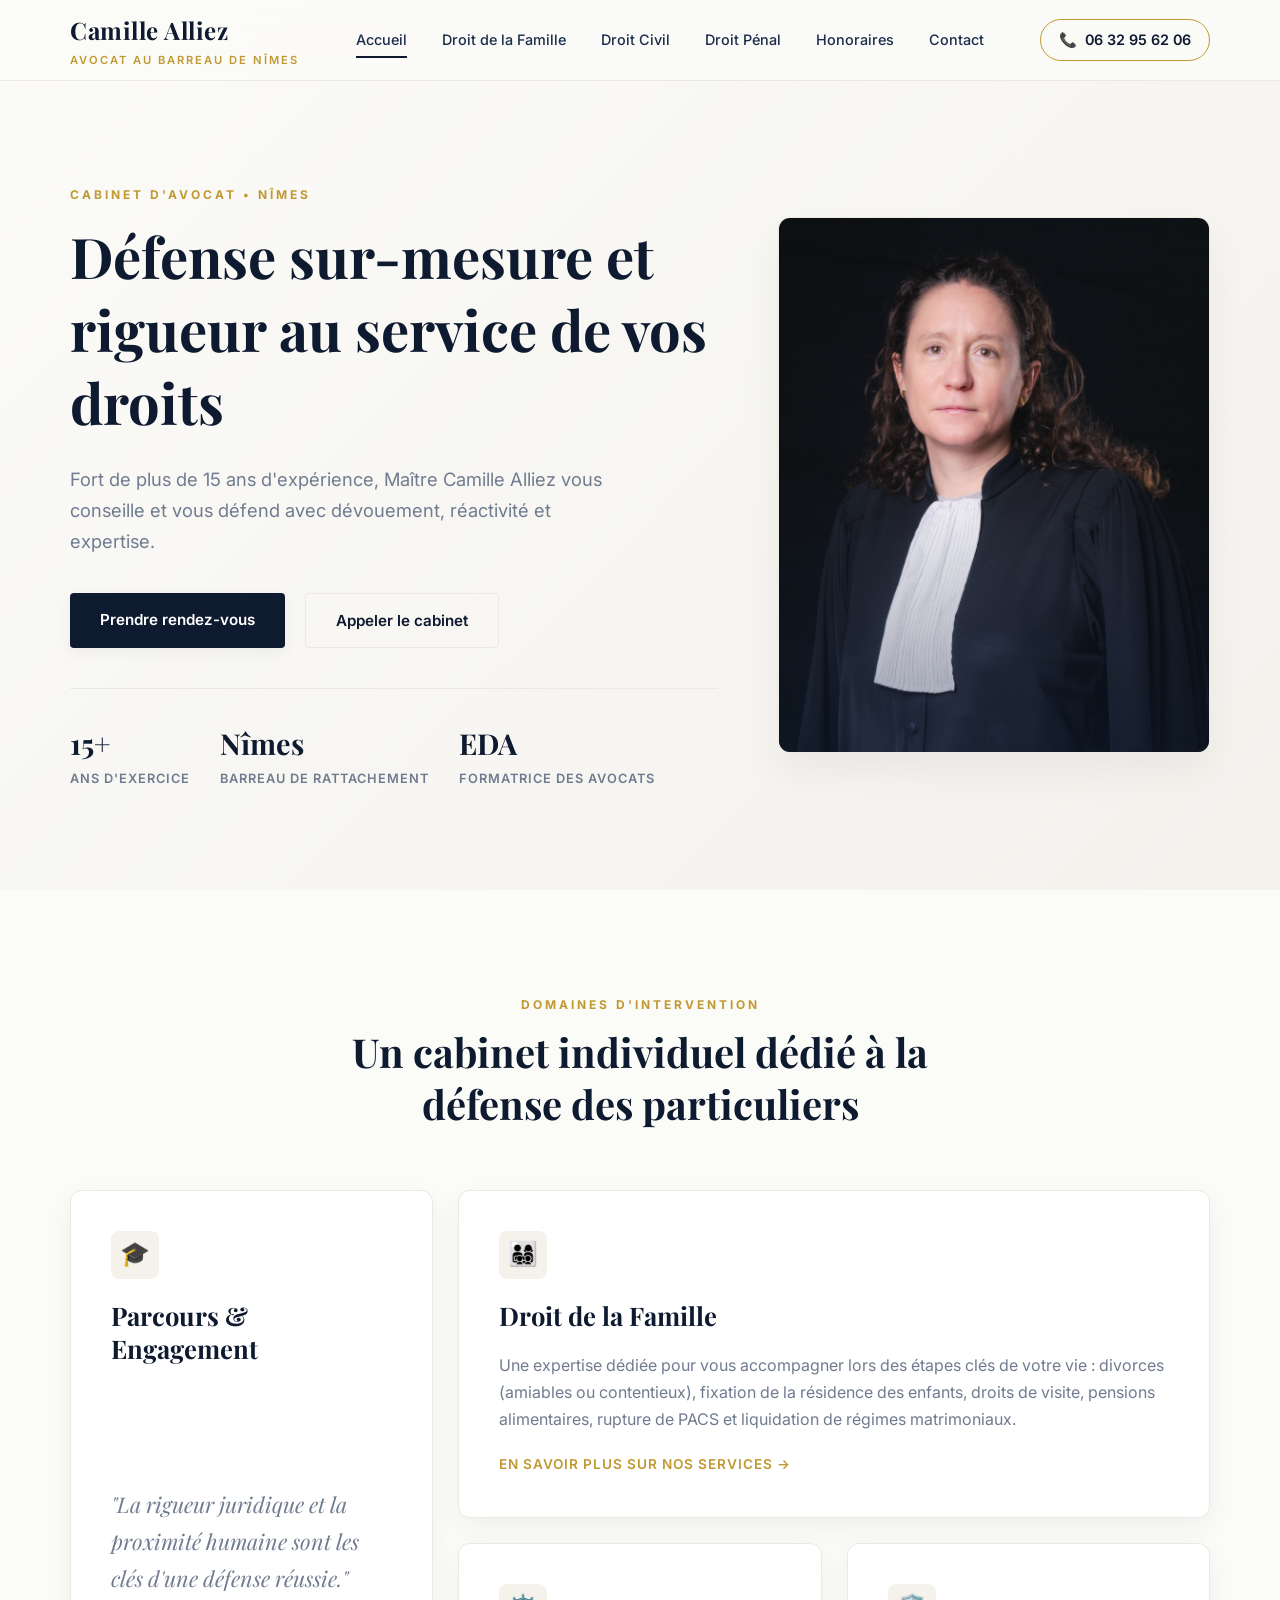
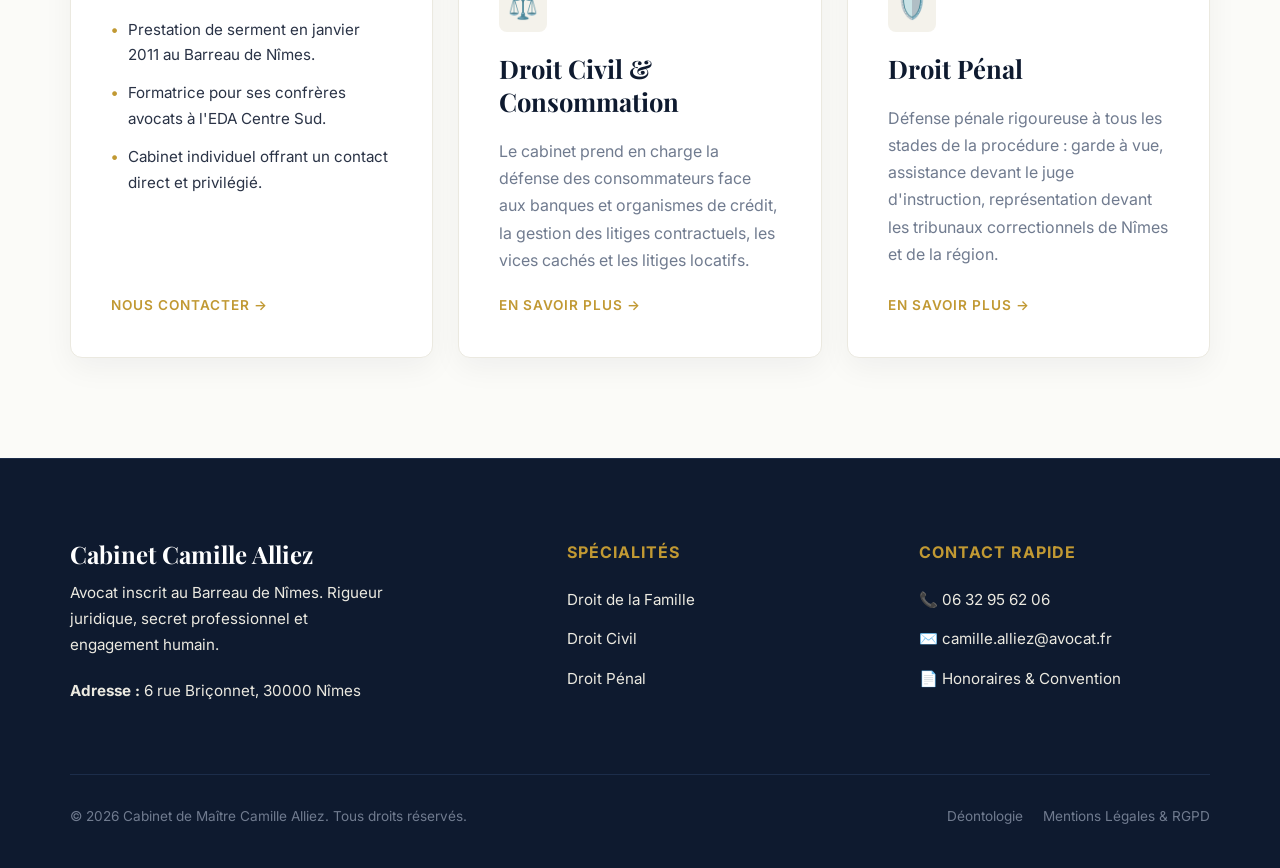
==== index.html @ 2d6cb085 "Initial commit of Camille Alliez lawyer website" ====
<!DOCTYPE html>
<html lang="fr">
<head>
    <meta charset="UTF-8">
    <meta name="viewport" content="width=device-width, initial-scale=1.0">
    <meta name="description" content="Cabinet de Maître Camille Alliez, avocat au Barreau de Nîmes. Conseil et défense en Droit de la Famille, Droit Civil et Droit Pénal. Contactez-nous.">
    <title>Maître Camille Alliez | Avocat au Barreau de Nîmes</title>
    
    <!-- Google Fonts -->
    <link href="https://fonts.googleapis.com/css2?family=Inter:wght@300;400;500;600;700&family=Playfair+Display:ital,wght@0,400;0,600;0,700;1,400&display=swap" rel="stylesheet">
    
    <!-- CSS -->
    <link rel="stylesheet" href="css/style.css">
</head>
<body>

    <!-- STICKY HEADER -->
    <header class="header">
        <div class="container">
            <div class="nav-container">
                <a href="index.html" class="logo">
                    <span class="logo-title">Camille Alliez</span>
                    <span class="logo-sub">Avocat au Barreau de Nîmes</span>
                </a>
                
                <nav class="nav-menu">
                    <a href="index.html" class="nav-link">Accueil</a>
                    <a href="droit-de-la-famille.html" class="nav-link">Droit de la Famille</a>
                    <a href="droit-civil.html" class="nav-link">Droit Civil</a>
                    <a href="droit-penal.html" class="nav-link">Droit Pénal</a>
                    <a href="honoraires.html" class="nav-link">Honoraires</a>
                    <a href="contact.html" class="nav-link">Contact</a>
                </nav>
                
                <a href="tel:0632956206" class="btn-phone">
                    <span>📞</span> 06 32 95 62 06
                </a>
                
                <button class="burger" aria-label="Menu principal">
                    <span></span>
                    <span></span>
                    <span></span>
                </button>
            </div>
        </div>
    </header>

    <!-- HERO SECTION -->
    <section class="hero">
        <div class="container">
            <div class="hero-grid">
                <div class="hero-text-content">
                    <span class="hero-tag">Cabinet d'Avocat • Nîmes</span>
                    <h1 class="hero-title">Défense sur-mesure et rigueur au service de vos droits</h1>
                    <p class="hero-desc">Fort de plus de 15 ans d'expérience, Maître Camille Alliez vous conseille et vous défend avec dévouement, réactivité et expertise.</p>
                    <div class="hero-actions">
                        <a href="contact.html" class="btn btn-primary">Prendre rendez-vous</a>
                        <a href="tel:0632956206" class="btn btn-secondary">Appeler le cabinet</a>
                    </div>
                    <div class="hero-features">
                        <div class="hero-feature-item">
                            <span class="hero-feature-num">15+</span>
                            <span class="hero-feature-label">Ans d'exercice</span>
                        </div>
                        <div class="hero-feature-item">
                            <span class="hero-feature-num">Nîmes</span>
                            <span class="hero-feature-label">Barreau de rattachement</span>
                        </div>
                        <div class="hero-feature-item">
                            <span class="hero-feature-num">EDA</span>
                            <span class="hero-feature-label">Formatrice des avocats</span>
                        </div>
                    </div>
                </div>
                <div class="hero-image-wrap">
                    <div class="hero-img-container">
                        <img src="assets/img/camille_alliez.png" alt="Portrait de Maître Camille Alliez, avocat à Nîmes">
                    </div>
                </div>
            </div>
        </div>
    </section>

    <!-- BENTO GRID - EXPERTISES & BIO -->
    <section class="section">
        <div class="container">
            <div class="section-title-wrap">
                <span class="section-tag">Domaines d'intervention</span>
                <h2 class="section-title">Un cabinet individuel dédié à la défense des particuliers</h2>
            </div>
            
            <div class="bento-grid">
                
                <!-- Card 1: Bio / À propos (row span 2) -->
                <div class="bento-card row-2">
                    <div class="bento-card-header">
                        <div class="bento-card-icon">🎓</div>
                        <h3 class="bento-card-title">Parcours & Engagement</h3>
                    </div>
                    <div class="bento-card-body bento-bio-wrap">
                        <p class="bento-bio-quote">"La rigueur juridique et la proximité humaine sont les clés d'une défense réussie."</p>
                        <ul class="bento-bio-list">
                            <li>Prestation de serment en janvier 2011 au Barreau de Nîmes.</li>
                            <li>Formatrice pour ses confrères avocats à l'EDA Centre Sud.</li>
                            <li>Cabinet individuel offrant un contact direct et privilégié.</li>
                        </ul>
                    </div>
                    <a href="contact.html" class="bento-link">Nous contacter →</a>
                </div>
                
                <!-- Card 2: Droit de la Famille (col span 2) -->
                <div class="bento-card col-2">
                    <div>
                        <div class="bento-card-header">
                            <div class="bento-card-icon">👨‍👩‍👧‍👦</div>
                            <h3 class="bento-card-title">Droit de la Famille</h3>
                        </div>
                        <div class="bento-card-body">
                            <p>Une expertise dédiée pour vous accompagner lors des étapes clés de votre vie : divorces (amiables ou contentieux), fixation de la résidence des enfants, droits de visite, pensions alimentaires, rupture de PACS et liquidation de régimes matrimoniaux.</p>
                        </div>
                    </div>
                    <a href="droit-de-la-famille.html" class="bento-link">En savoir plus sur nos services →</a>
                </div>
                
                <!-- Card 3: Droit Civil & Consommation -->
                <div class="bento-card">
                    <div>
                        <div class="bento-card-header">
                            <div class="bento-card-icon">⚖️</div>
                            <h3 class="bento-card-title">Droit Civil & Consommation</h3>
                        </div>
                        <div class="bento-card-body">
                            <p>Le cabinet prend en charge la défense des consommateurs face aux banques et organismes de crédit, la gestion des litiges contractuels, les vices cachés et les litiges locatifs.</p>
                        </div>
                    </div>
                    <a href="droit-civil.html" class="bento-link">En savoir plus →</a>
                </div>
                
                <!-- Card 4: Droit Pénal -->
                <div class="bento-card">
                    <div>
                        <div class="bento-card-header">
                            <div class="bento-card-icon">🛡️</div>
                            <h3 class="bento-card-title">Droit Pénal</h3>
                        </div>
                        <div class="bento-card-body">
                            <p>Défense pénale rigoureuse à tous les stades de la procédure : garde à vue, assistance devant le juge d'instruction, représentation devant les tribunaux correctionnels de Nîmes et de la région.</p>
                        </div>
                    </div>
                    <a href="droit-penal.html" class="bento-link">En savoir plus →</a>
                </div>
                
            </div>
        </div>
    </section>

    <!-- FOOTER SECTION -->
    <footer class="footer-section">
        <div class="container">
            <div class="footer-grid">
                <div class="footer-brand">
                    <h4>Cabinet Camille Alliez</h4>
                    <p>Avocat inscrit au Barreau de Nîmes. Rigueur juridique, secret professionnel et engagement humain.</p>
                    <p><strong>Adresse :</strong> 6 rue Briçonnet, 30000 Nîmes</p>
                </div>
                <div class="footer-links">
                    <h5>Spécialités</h5>
                    <ul class="footer-links-list">
                        <li><a href="droit-de-la-famille.html">Droit de la Famille</a></li>
                        <li><a href="droit-civil.html">Droit Civil</a></li>
                        <li><a href="droit-penal.html">Droit Pénal</a></li>
                    </ul>
                </div>
                <div class="footer-links">
                    <h5>Contact rapide</h5>
                    <ul class="footer-links-list">
                        <li><a href="tel:0632956206">📞 06 32 95 62 06</a></li>
                        <li><a href="mailto:camille.alliez@avocat.fr">✉️ camille.alliez@avocat.fr</a></li>
                        <li><a href="honoraires.html">📄 Honoraires & Convention</a></li>
                    </ul>
                </div>
            </div>
            <div class="footer-bottom">
                <p>&copy; 2026 Cabinet de Maître Camille Alliez. Tous droits réservés.</p>
                <div class="footer-legal-links">
                    <a href="honoraires.html">Déontologie</a>
                    <a href="contact.html">Mentions Légales & RGPD</a>
                </div>
            </div>
        </div>
    </footer>

    <!-- JS -->
    <script src="js/main.js"></script>
</body>
</html>
---- css/style.css ----
/* ==========================================================================
   DESIGN SYSTEM - CABINET DE MAÎTRE CAMILLE ALLIEZ
   ========================================================================== */

:root {
    /* Color Palette */
    --color-bg: hsl(48, 30%, 98%);         /* Warm Cream */
    --color-card-bg: hsl(0, 0%, 100%);    /* Pure White */
    --color-primary: hsl(218, 55%, 12%);   /* Deep Navy */
    --color-primary-light: hsl(218, 45%, 20%);
    --color-accent: hsl(43, 58%, 48%);     /* Warm Antique Gold */
    --color-accent-hover: hsl(43, 58%, 38%);
    --color-text: hsl(220, 25%, 22%);      /* Charcoal */
    --color-text-light: hsl(218, 12%, 50%);/* Muted Slate Grey */
    --color-border: hsl(48, 20%, 90%);     /* Very Light Goldish Grey */
    --color-shadow: hsla(218, 55%, 12%, 0.05);

    /* Fonts */
    --font-serif: 'Playfair Display', serif;
    --font-sans: 'Inter', sans-serif;

    /* Transitions */
    --transition-smooth: all 0.35s cubic-bezier(0.25, 0.8, 0.25, 1);
    --transition-fast: all 0.15s ease;
}

/* ==========================================================================
   BASE STYLES
   ========================================================================== */

* {
    box-sizing: border-box;
    margin: 0;
    padding: 0;
}

html {
    scroll-behavior: smooth;
    font-size: 16px;
}

body {
    font-family: var(--font-sans);
    background-color: var(--color-bg);
    color: var(--color-text);
    line-height: 1.7;
    overflow-x: hidden;
    -webkit-font-smoothing: antialiased;
}

h1, h2, h3, h4 {
    font-family: var(--font-serif);
    color: var(--color-primary);
    line-height: 1.3;
    font-weight: 700;
}

a {
    color: inherit;
    text-decoration: none;
    transition: var(--transition-fast);
}

img {
    max-width: 100%;
    height: auto;
    display: block;
}

ul, ol {
    list-style: none;
}

/* ==========================================================================
   LAYOUT CONTAINERS
   ========================================================================== */

.container {
    max-width: 1200px;
    margin: 0 auto;
    padding: 0 30px;
}

.section {
    padding: 100px 0;
}

/* ==========================================================================
   GLASSMORPHISM HEADER & NAVIGATION
   ========================================================================== */

.header {
    position: fixed;
    top: 0;
    left: 0;
    width: 100%;
    z-index: 1000;
    background: hsla(48, 30%, 98%, 0.85);
    backdrop-filter: blur(12px);
    -webkit-backdrop-filter: blur(12px);
    border-bottom: 1px solid var(--color-border);
    transition: var(--transition-smooth);
}

.header.scrolled {
    background: hsla(218, 55%, 12%, 0.98);
    border-bottom-color: transparent;
}

.header.scrolled .logo,
.header.scrolled .nav-link,
.header.scrolled .btn-phone {
    color: #ffffff;
}

.header.scrolled .nav-link::after {
    background-color: var(--color-accent);
}

.nav-container {
    display: flex;
    justify-content: space-between;
    align-items: center;
    height: 80px;
}

.logo {
    display: flex;
    flex-direction: column;
    color: var(--color-primary);
}

.logo-title {
    font-family: var(--font-serif);
    font-size: 1.5rem;
    font-weight: 700;
    letter-spacing: 0.5px;
}

.logo-sub {
    font-size: 0.7rem;
    text-transform: uppercase;
    letter-spacing: 2px;
    font-weight: 600;
    color: var(--color-accent);
}

.nav-menu {
    display: flex;
    gap: 35px;
    align-items: center;
}

.nav-link {
    font-size: 0.9rem;
    font-weight: 500;
    color: var(--color-primary-light);
    position: relative;
    padding: 6px 0;
}

.nav-link::after {
    content: '';
    position: absolute;
    bottom: 0;
    left: 0;
    width: 0;
    height: 2px;
    background-color: var(--color-primary);
    transition: var(--transition-smooth);
}

.nav-link:hover::after,
.nav-link.active::after {
    width: 100%;
}

.btn-phone {
    display: flex;
    align-items: center;
    gap: 8px;
    font-weight: 600;
    font-size: 0.9rem;
    color: var(--color-primary);
    border: 1px solid var(--color-accent);
    padding: 8px 18px;
    border-radius: 50px;
    transition: var(--transition-smooth);
}

.btn-phone:hover {
    background-color: var(--color-accent);
    color: var(--color-primary) !important;
}

/* Mobile Menu Button */
.burger {
    display: none;
    cursor: pointer;
    background: transparent;
    border: none;
    flex-direction: column;
    gap: 6px;
}

.burger span {
    width: 25px;
    height: 2px;
    background-color: var(--color-primary);
    transition: var(--transition-smooth);
}

.header.scrolled .burger span {
    background-color: #ffffff;
}

/* ==========================================================================
   BUTTONS
   ========================================================================== */

.btn {
    display: inline-block;
    padding: 14px 30px;
    border-radius: 4px;
    font-weight: 600;
    font-size: 0.95rem;
    text-align: center;
    border: none;
    cursor: pointer;
    transition: var(--transition-smooth);
}

.btn-primary {
    background-color: var(--color-primary);
    color: #ffffff;
    box-shadow: 0 4px 15px var(--color-shadow);
}

.btn-primary:hover {
    background-color: var(--color-accent);
    color: var(--color-primary);
    transform: translateY(-2px);
    box-shadow: 0 6px 20px rgba(212, 175, 55, 0.3);
}

.btn-secondary {
    background-color: transparent;
    color: var(--color-primary);
    border: 1px solid var(--color-border);
}

.btn-secondary:hover {
    background-color: var(--color-card-bg);
    border-color: var(--color-accent);
    transform: translateY(-2px);
}

/* ==========================================================================
   HERO SECTION
   ========================================================================== */

.hero {
    position: relative;
    padding-top: 180px;
    padding-bottom: 100px;
    background: linear-gradient(135deg, hsl(48, 30%, 98%) 0%, hsl(48, 20%, 94%) 100%);
    overflow: hidden;
}

.hero-grid {
    display: grid;
    grid-template-columns: 1.2fr 0.8fr;
    gap: 60px;
    align-items: center;
}

.hero-tag {
    display: inline-block;
    font-size: 0.75rem;
    font-weight: 700;
    text-transform: uppercase;
    letter-spacing: 3px;
    color: var(--color-accent);
    margin-bottom: 15px;
}

.hero-title {
    font-size: 3.5rem;
    margin-bottom: 25px;
}

.hero-desc {
    font-size: 1.15rem;
    color: var(--color-text-light);
    margin-bottom: 35px;
    max-width: 550px;
}

.hero-actions {
    display: flex;
    gap: 20px;
    flex-wrap: wrap;
    margin-bottom: 40px;
}

.hero-features {
    display: flex;
    gap: 30px;
    border-top: 1px solid var(--color-border);
    padding-top: 30px;
}

.hero-feature-item {
    display: flex;
    flex-direction: column;
}

.hero-feature-num {
    font-family: var(--font-serif);
    font-size: 1.8rem;
    color: var(--color-primary);
    font-weight: 700;
}

.hero-feature-label {
    font-size: 0.8rem;
    text-transform: uppercase;
    letter-spacing: 1px;
    color: var(--color-text-light);
    font-weight: 600;
}

.hero-img-container {
    position: relative;
    border-radius: 12px;
    box-shadow: 0 20px 40px var(--color-shadow);
    border: 1px solid var(--color-border);
    overflow: hidden;
}

.hero-img-container::before {
    content: '';
    position: absolute;
    top: 0;
    left: 0;
    width: 100%;
    height: 100%;
    background: linear-gradient(to top, rgba(15, 30, 54, 0.4) 0%, transparent 50%);
    z-index: 1;
    pointer-events: none;
}

/* ==========================================================================
   BENTO GRID - AREAS OF EXPERTISE & BIOGRAPHY
   ========================================================================== */

.section-title-wrap {
    text-align: center;
    margin-bottom: 60px;
}

.section-tag {
    font-size: 0.75rem;
    font-weight: 700;
    text-transform: uppercase;
    letter-spacing: 3px;
    color: var(--color-accent);
    margin-bottom: 10px;
    display: inline-block;
}

.section-title {
    font-size: 2.5rem;
    max-width: 600px;
    margin: 0 auto;
}

.bento-grid {
    display: grid;
    grid-template-columns: repeat(3, 1fr);
    grid-template-rows: auto auto;
    gap: 25px;
}

.bento-card {
    background: var(--color-card-bg);
    border-radius: 12px;
    border: 1px solid var(--color-border);
    padding: 40px;
    box-shadow: 0 10px 30px var(--color-shadow);
    transition: var(--transition-smooth);
    display: flex;
    flex-direction: column;
    justify-content: space-between;
}

.bento-card:hover {
    transform: translateY(-5px);
    box-shadow: 0 15px 35px rgba(15, 30, 54, 0.08);
    border-color: var(--color-accent);
}

.bento-card.col-2 {
    grid-column: span 2;
}

.bento-card.row-2 {
    grid-row: span 2;
}

.bento-card-header {
    margin-bottom: 20px;
}

.bento-card-icon {
    width: 48px;
    height: 48px;
    background: hsl(48, 30%, 94%);
    border-radius: 8px;
    display: flex;
    align-items: center;
    justify-content: center;
    color: var(--color-accent);
    font-size: 1.5rem;
    margin-bottom: 20px;
}

.bento-card-title {
    font-size: 1.6rem;
    margin-bottom: 15px;
}

.bento-card-body p {
    color: var(--color-text-light);
    margin-bottom: 20px;
}

.bento-link {
    font-size: 0.85rem;
    font-weight: 600;
    text-transform: uppercase;
    letter-spacing: 1px;
    color: var(--color-accent);
    display: inline-flex;
    align-items: center;
    gap: 8px;
}

.bento-link:hover {
    color: var(--color-primary);
}

/* Specific Bio Bento card */
.bento-bio-wrap {
    display: flex;
    flex-direction: column;
    height: 100%;
    justify-content: center;
}

.bento-bio-quote {
    font-family: var(--font-serif);
    font-size: 1.35rem;
    color: var(--color-primary-light);
    font-style: italic;
    margin-bottom: 25px;
    position: relative;
}

.bento-bio-quote::before {
    content: '“';
    font-size: 4rem;
    color: var(--color-border);
    position: absolute;
    top: -30px;
    left: -20px;
    font-family: Georgia, serif;
    z-index: -1;
}

.bento-bio-list li {
    margin-bottom: 12px;
    display: flex;
    align-items: flex-start;
    gap: 10px;
    font-size: 0.95rem;
}

.bento-bio-list li::before {
    content: '•';
    color: var(--color-accent);
    font-weight: bold;
}

/* ==========================================================================
   SUBPAGES - HERO & DETAILS STYLE
   ========================================================================== */

.page-hero {
    padding-top: 180px;
    padding-bottom: 60px;
    background: linear-gradient(135deg, hsl(218, 55%, 12%) 0%, hsl(218, 45%, 8%) 100%);
    color: #ffffff;
}

.page-hero .logo-sub, 
.page-hero .hero-tag {
    color: var(--color-accent);
}

.page-hero h1 {
    color: #ffffff;
    font-size: 3rem;
    margin-top: 10px;
    margin-bottom: 20px;
}

.page-hero-desc {
    font-size: 1.15rem;
    color: var(--color-border);
    max-width: 700px;
}

.page-content-grid {
    display: grid;
    grid-template-columns: 2fr 1fr;
    gap: 60px;
    margin-top: 60px;
}

.main-article {
    background: var(--color-card-bg);
    border-radius: 12px;
    border: 1px solid var(--color-border);
    border-top: 4px solid var(--color-accent); /* Elegant top gold border */
    padding: 50px;
    box-shadow: 0 15px 35px var(--color-shadow);
}

.main-article h2 {
    font-size: 2rem;
    margin-top: 40px;
    margin-bottom: 25px;
    padding-bottom: 12px;
    border-bottom: 1px solid var(--color-border);
}

.main-article h2:first-of-type {
    margin-top: 0;
}

.main-article h3 {
    font-family: var(--font-serif);
    font-size: 1.35rem;
    color: var(--color-primary-light);
    margin-top: 30px;
    margin-bottom: 15px;
    font-weight: 600;
}

.main-article p {
    color: var(--color-text);
    margin-bottom: 22px;
    font-size: 1.05rem;
    line-height: 1.8;
}

.main-article ul {
    margin-left: 0;
    margin-bottom: 30px;
    display: flex;
    flex-direction: column;
    gap: 12px;
}

.main-article li {
    position: relative;
    padding-left: 28px;
    list-style-type: none;
    color: var(--color-text-light);
    font-size: 1rem;
    line-height: 1.6;
}

.main-article li::before {
    content: "—";
    position: absolute;
    left: 0;
    color: var(--color-accent);
    font-weight: 700;
}


.sidebar {
    display: flex;
    flex-direction: column;
    gap: 30px;
}

.widget {
    background: var(--color-card-bg);
    border-radius: 12px;
    border: 1px solid var(--color-border);
    padding: 30px;
    box-shadow: 0 10px 30px var(--color-shadow);
}

.widget-title {
    font-size: 1.3rem;
    margin-bottom: 20px;
}

.widget-contact-item {
    margin-bottom: 15px;
    font-size: 0.95rem;
}

.widget-contact-item.tel {
    font-size: 1.2rem;
    font-weight: 700;
    color: var(--color-primary);
}

/* ==========================================================================
   CONTACT FORM & ACCESS
   ========================================================================== */

.contact-grid {
    display: grid;
    grid-template-columns: 1.2fr 0.8fr;
    gap: 60px;
    background: var(--color-card-bg);
    border-radius: 12px;
    border: 1px solid var(--color-border);
    box-shadow: 0 15px 40px var(--color-shadow);
    overflow: hidden;
}

.contact-form-section {
    padding: 60px;
}

.contact-info-section {
    background-color: var(--color-primary);
    color: #ffffff;
    padding: 60px;
    display: flex;
    flex-direction: column;
    justify-content: space-between;
}

.contact-info-section h3 {
    color: #ffffff;
    font-size: 1.8rem;
    margin-bottom: 25px;
}

.contact-details {
    display: flex;
    flex-direction: column;
    gap: 25px;
}

.contact-detail-item {
    display: flex;
    align-items: flex-start;
    gap: 15px;
}

.contact-detail-icon {
    font-size: 1.2rem;
    color: var(--color-accent);
    margin-top: 3px;
}

.contact-detail-text h4 {
    color: #ffffff;
    font-size: 0.9rem;
    text-transform: uppercase;
    letter-spacing: 1px;
    margin-bottom: 5px;
}

.contact-detail-text p,
.contact-detail-text a {
    color: var(--color-border);
    font-size: 1rem;
}

/* Form Styles */
.form-group-grid {
    display: grid;
    grid-template-columns: 1fr 1fr;
    gap: 20px;
    margin-bottom: 20px;
}

.form-group {
    margin-bottom: 20px;
}

.form-label {
    display: block;
    font-size: 0.85rem;
    font-weight: 600;
    color: var(--color-primary);
    margin-bottom: 8px;
    text-transform: uppercase;
    letter-spacing: 0.5px;
}

.form-control {
    width: 100%;
    padding: 12px 18px;
    border-radius: 4px;
    border: 1px solid var(--color-border);
    background-color: #FAF8F5;
    color: var(--color-text);
    font-family: var(--font-sans);
    font-size: 0.95rem;
    transition: var(--transition-fast);
}

.form-control:focus {
    outline: none;
    border-color: var(--color-primary);
    background-color: #ffffff;
}

textarea.form-control {
    resize: vertical;
    min-height: 120px;
}

.form-checkbox {
    display: flex;
    align-items: flex-start;
    gap: 10px;
    font-size: 0.85rem;
    color: var(--color-text-light);
    margin-bottom: 25px;
}

.form-checkbox input {
    margin-top: 4px;
}

/* ==========================================================================
   FOOTER SECTION
   ========================================================================== */

.footer-section {
    background-color: var(--color-primary);
    color: #ffffff;
    padding: 80px 0 40px 0;
    border-top: 1px solid var(--color-primary-light);
}

.footer-grid {
    display: grid;
    grid-template-columns: 1.5fr 1fr 1fr;
    gap: 60px;
    margin-bottom: 50px;
}

.footer-brand h4 {
    color: #ffffff;
    font-family: var(--font-serif);
    font-size: 1.5rem;
    margin-bottom: 10px;
}

.footer-brand p {
    color: var(--color-border);
    font-size: 0.95rem;
    margin-bottom: 20px;
    max-width: 320px;
}

.footer-links h5 {
    font-size: 1rem;
    text-transform: uppercase;
    letter-spacing: 1px;
    color: var(--color-accent);
    margin-bottom: 20px;
}

.footer-links-list li {
    margin-bottom: 12px;
}

.footer-links-list a {
    color: var(--color-border);
    font-size: 0.95rem;
}

.footer-links-list a:hover {
    color: #ffffff;
}

.footer-bottom {
    border-top: 1px solid var(--color-primary-light);
    padding-top: 30px;
    display: flex;
    justify-content: space-between;
    align-items: center;
    font-size: 0.85rem;
    color: var(--color-text-light);
}

.footer-legal-links {
    display: flex;
    gap: 20px;
}

.footer-legal-links a:hover {
    color: #ffffff;
}

/* ==========================================================================
   RESPONSIVE MEDIA QUERIES
   ========================================================================== */

@media (max-width: 1024px) {
    .bento-grid {
        grid-template-columns: 1fr 1fr;
    }
    
    .bento-card.col-2 {
        grid-column: span 1;
    }
    
    .page-content-grid {
        grid-template-columns: 1fr;
        gap: 40px;
    }
    
    .hero-grid {
        grid-template-columns: 1fr;
        text-align: center;
        gap: 40px;
    }
    
    .hero-desc {
        margin-left: auto;
        margin-right: auto;
    }
    
    .hero-actions {
        justify-content: center;
    }
    
    .hero-features {
        justify-content: center;
    }
    
    .hero-img-container {
        max-width: 450px;
        margin: 0 auto;
    }
}

@media (max-width: 768px) {
    .section {
        padding: 60px 0;
    }
    
    .nav-menu {
        display: none; /* Mobile menu toggled by JS */
    }
    
    .burger {
        display: flex;
    }
    
    .hero-title {
        font-size: 2.5rem;
    }
    
    .bento-grid {
        grid-template-columns: 1fr;
    }
    
    .bento-card.row-2 {
        grid-row: span 1;
    }
    
    .contact-grid {
        grid-template-columns: 1fr;
    }
    
    .contact-form-section,
    .contact-info-section {
        padding: 40px;
    }
    
    .footer-grid {
        grid-template-columns: 1fr;
        gap: 40px;
    }
    
    .footer-bottom {
        flex-direction: column;
        gap: 15px;
        text-align: center;
    }
}
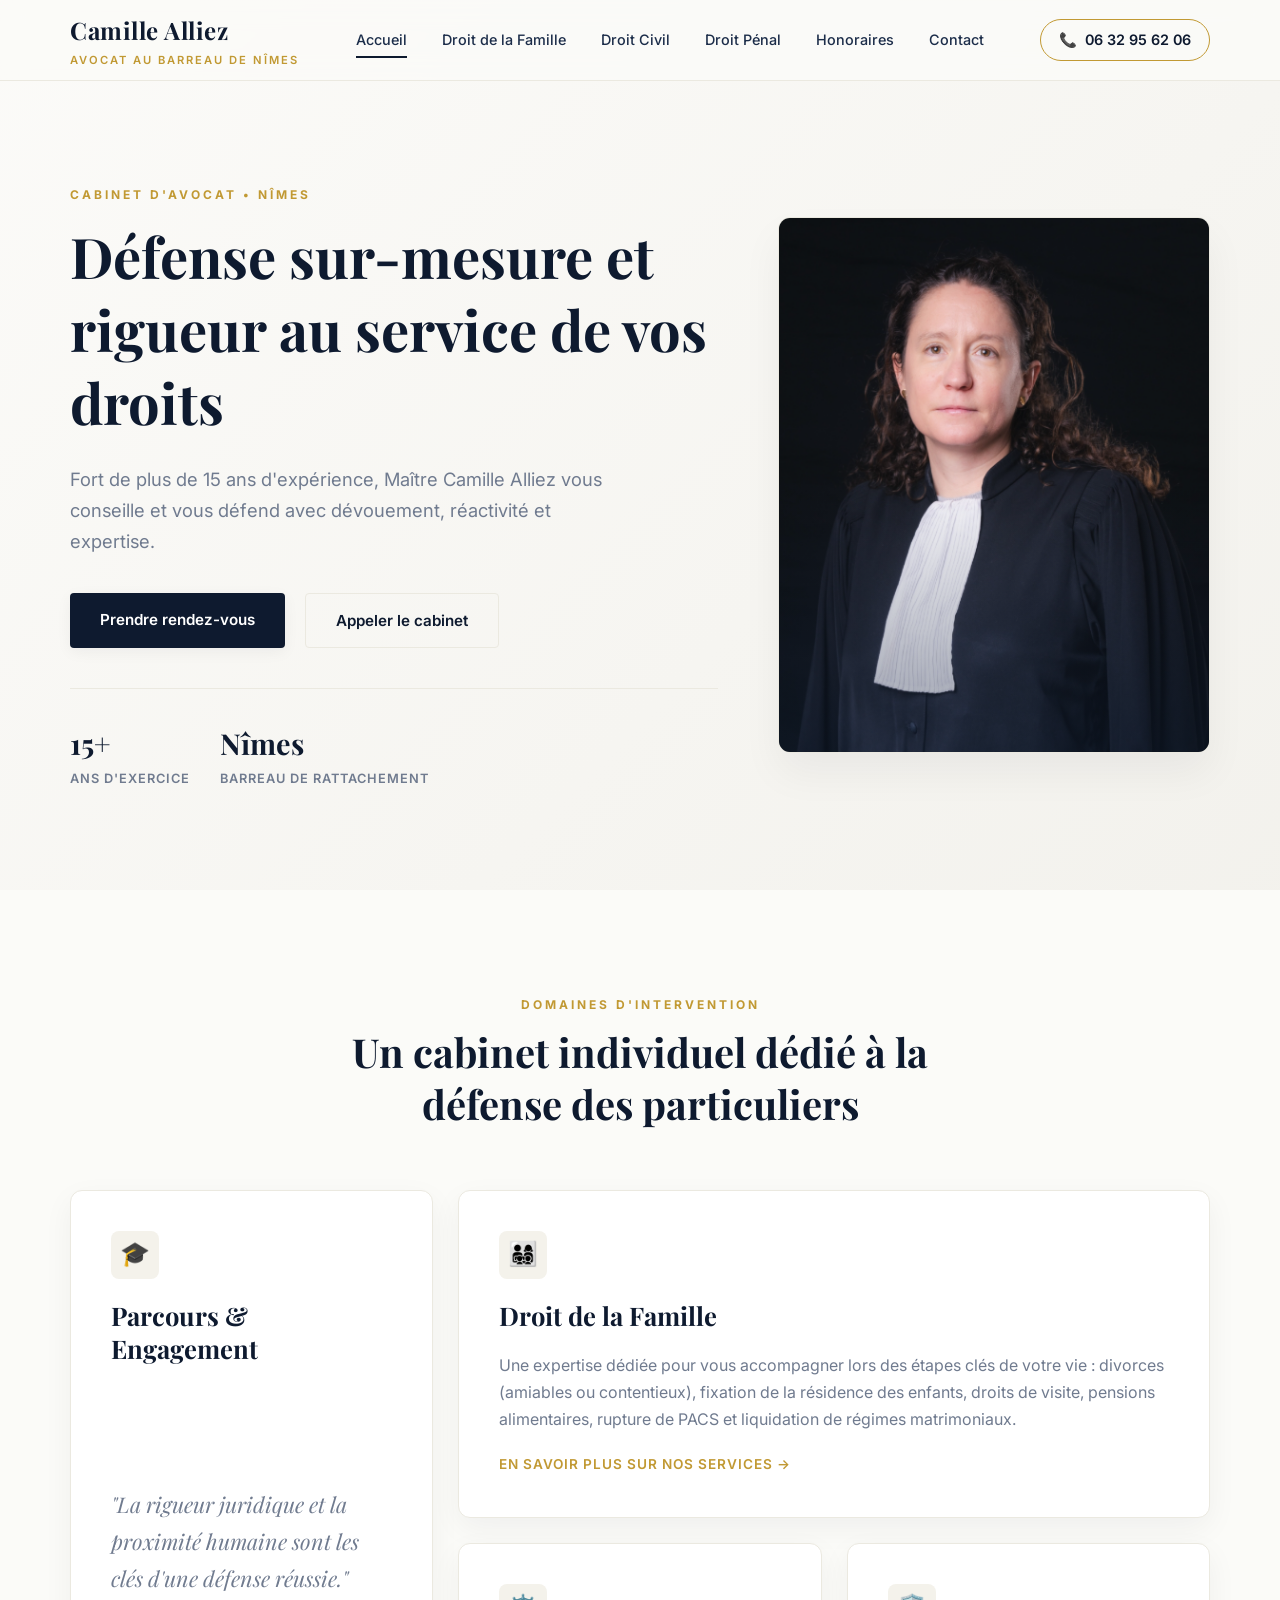
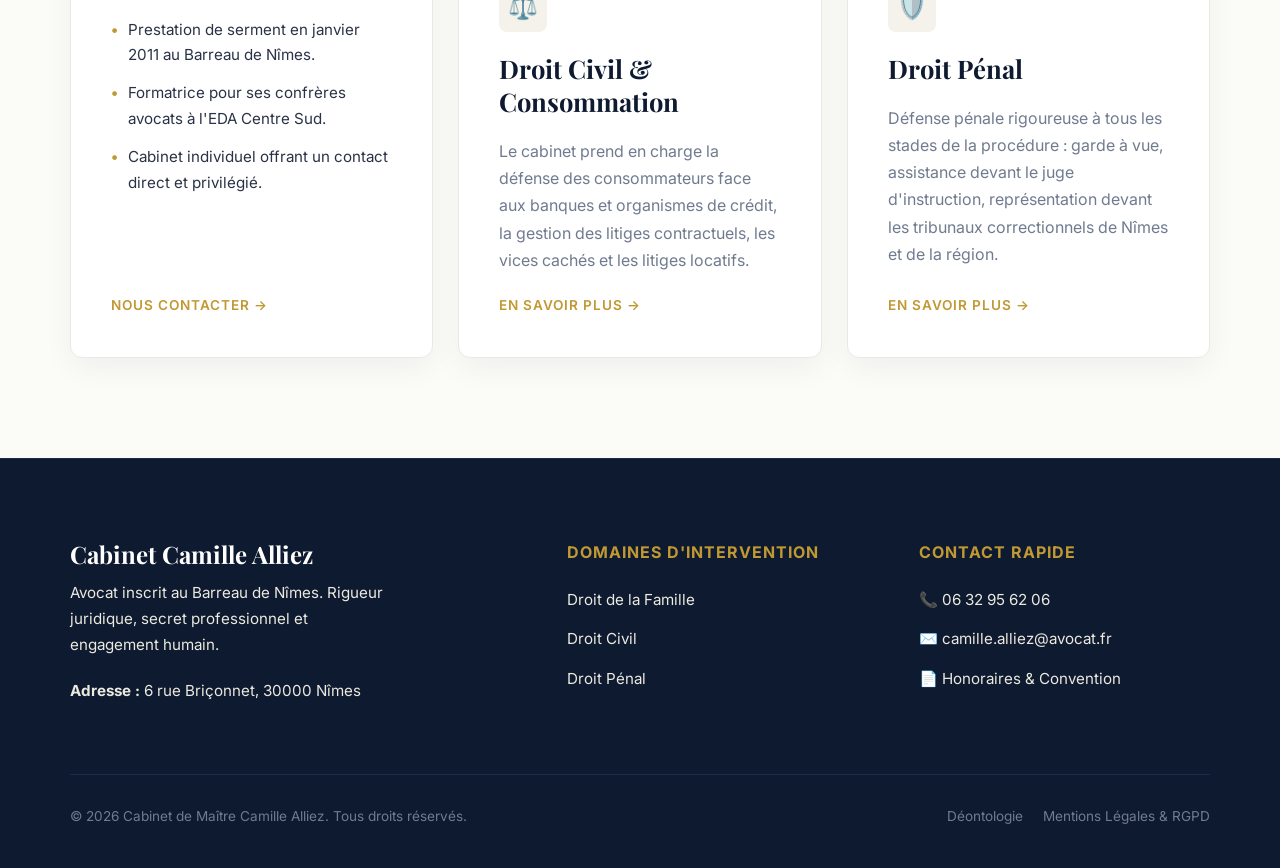
==== commit d3fb0369: "refactor: update text content (EDA & footer titles) - Removed 'EDA - Formatrice des avocats' mention" ====
--- a/index.html
+++ b/index.html
@@ -3,7 +3,7 @@
 <head>
     <meta charset="UTF-8">
     <meta name="viewport" content="width=device-width, initial-scale=1.0">
-    <meta name="description" content="Cabinet de Maître Camille Alliez, avocat au Barreau de Nîmes. Conseil et défense en Droit de la Famille, Droit Civil et Droit Pénal. Contactez-nous.">
+    <meta name="description" content="Cabinet de Maître Camille Alliez, avocat au Barreau de Nîmes. Conseil et défense en Droit de la Famille, Droit Civil & Consommation et Droit Pénal. Contactez-nous.">
     <title>Maître Camille Alliez | Avocat au Barreau de Nîmes</title>
     
     <!-- Google Fonts -->
@@ -11,6 +11,109 @@
     
     <!-- CSS -->
     <link rel="stylesheet" href="css/style.css">
+    
+    <!-- Open Graph / Facebook -->
+    <meta property="og:type" content="website">
+    <meta property="og:url" content="https://paulemmanuel1.github.io/camille-alliez-avocat/">
+    <meta property="og:title" content="Maître Camille Alliez | Avocat au Barreau de Nîmes">
+    <meta property="og:description" content="Conseil et défense en Droit de la Famille, Droit Civil & Consommation et Droit Pénal à Nîmes. Plus de 15 ans d'expérience.">
+    <meta property="og:image" content="https://paulemmanuel1.github.io/camille-alliez-avocat/assets/img/camille_alliez.png">
+
+    <!-- Twitter -->
+    <meta property="twitter:card" content="summary_large_image">
+    <meta property="twitter:url" content="https://paulemmanuel1.github.io/camille-alliez-avocat/">
+    <meta property="twitter:title" content="Maître Camille Alliez | Avocat au Barreau de Nîmes">
+    <meta property="twitter:description" content="Conseil et défense en Droit de la Famille, Droit Civil & Consommation et Droit Pénal à Nîmes. Plus de 15 ans d'expérience.">
+    <meta property="twitter:image" content="https://paulemmanuel1.github.io/camille-alliez-avocat/assets/img/camille_alliez.png">
+
+    <!-- JSON-LD Structured Data (Local SEO & LegalService) -->
+    <script type="application/ld+json">
+    {
+      "@context": "https://schema.org",
+      "@type": "LegalService",
+      "name": "Cabinet de Maître Camille Alliez",
+      "image": "https://paulemmanuel1.github.io/camille-alliez-avocat/assets/img/camille_alliez.png",
+      "@id": "https://paulemmanuel1.github.io/camille-alliez-avocat/",
+      "url": "https://paulemmanuel1.github.io/camille-alliez-avocat/",
+      "telephone": "+33632956206",
+      "address": {
+        "@type": "PostalAddress",
+        "streetAddress": "6 rue Briçonnet",
+        "addressLocality": "Nîmes",
+        "postalCode": "30000",
+        "addressCountry": "FR"
+      },
+      "geo": {
+        "@type": "GeoCoordinates",
+        "latitude": 43.837,
+        "longitude": 4.360
+      },
+      "openingHoursSpecification": {
+        "@type": "OpeningHoursSpecification",
+        "dayOfWeek": [
+          "Monday",
+          "Tuesday",
+          "Wednesday",
+          "Thursday",
+          "Friday"
+        ],
+        "opens": "09:00",
+        "closes": "18:00"
+      },
+      "knowsAbout": [
+        "Droit de la Famille",
+        "Droit Civil",
+        "Droit de la Consommation",
+        "Droit Pénal",
+        "Défense Pénale",
+        "Divorce",
+        "Garde d'enfants",
+        "Litiges de consommation"
+      ]
+    }
+    </script>
+
+    <!-- JSON-LD FAQPage Schema -->
+    <script type="application/ld+json">
+    {
+      "@context": "https://schema.org",
+      "@type": "FAQPage",
+      "mainEntity": [
+        {
+          "@type": "Question",
+          "name": "Comment sont fixés les honoraires du cabinet de Maître Camille Alliez ?",
+          "acceptedAnswer": {
+            "@type": "Answer",
+            "text": "Les honoraires sont fixés en toute transparence avant toute intervention, via une convention d'honoraires écrite. Ils peuvent être établis sous forme de forfait global, de taux horaire au temps passé, ou inclure un honoraire de résultat complémentaire."
+          }
+        },
+        {
+          "@type": "Question",
+          "name": "Le premier rendez-vous de consultation est-il facturé ?",
+          "acceptedAnswer": {
+            "@type": "Answer",
+            "text": "La première consultation fait l'objet d'une facturation forfaitaire fixe. Si le dossier est confié au cabinet à la suite de ce rendez-vous, le montant de cette consultation est déduit des honoraires globaux de la procédure."
+          }
+        },
+        {
+          "@type": "Question",
+          "name": "Le cabinet accepte-t-il l'aide juridictionnelle ?",
+          "acceptedAnswer": {
+            "@type": "Answer",
+            "text": "Oui, Maître Camille Alliez accepte d'intervenir au titre de l'aide juridictionnelle selon la nature du dossier et sous réserve du respect des plafonds de ressources légaux."
+          }
+        },
+        {
+          "@type": "Question",
+          "name": "Puis-je faire prendre en charge les frais d'avocat par mon assurance ?",
+          "acceptedAnswer": {
+            "@type": "Answer",
+            "text": "Oui, si vous bénéficiez d'une garantie de protection juridique, votre assureur peut prendre en charge tout ou partie des honoraires selon ses barèmes, tout en vous laissant le libre choix de votre avocat."
+          }
+        }
+      ]
+    }
+    </script>
 </head>
 <body>
 
@@ -66,10 +169,6 @@
                             <span class="hero-feature-num">Nîmes</span>
                             <span class="hero-feature-label">Barreau de rattachement</span>
                         </div>
-                        <div class="hero-feature-item">
-                            <span class="hero-feature-num">EDA</span>
-                            <span class="hero-feature-label">Formatrice des avocats</span>
-                        </div>
                     </div>
                 </div>
                 <div class="hero-image-wrap">
@@ -164,7 +263,7 @@
                     <p><strong>Adresse :</strong> 6 rue Briçonnet, 30000 Nîmes</p>
                 </div>
                 <div class="footer-links">
-                    <h5>Spécialités</h5>
+                    <h5>Domaines d'intervention</h5>
                     <ul class="footer-links-list">
                         <li><a href="droit-de-la-famille.html">Droit de la Famille</a></li>
                         <li><a href="droit-civil.html">Droit Civil</a></li>
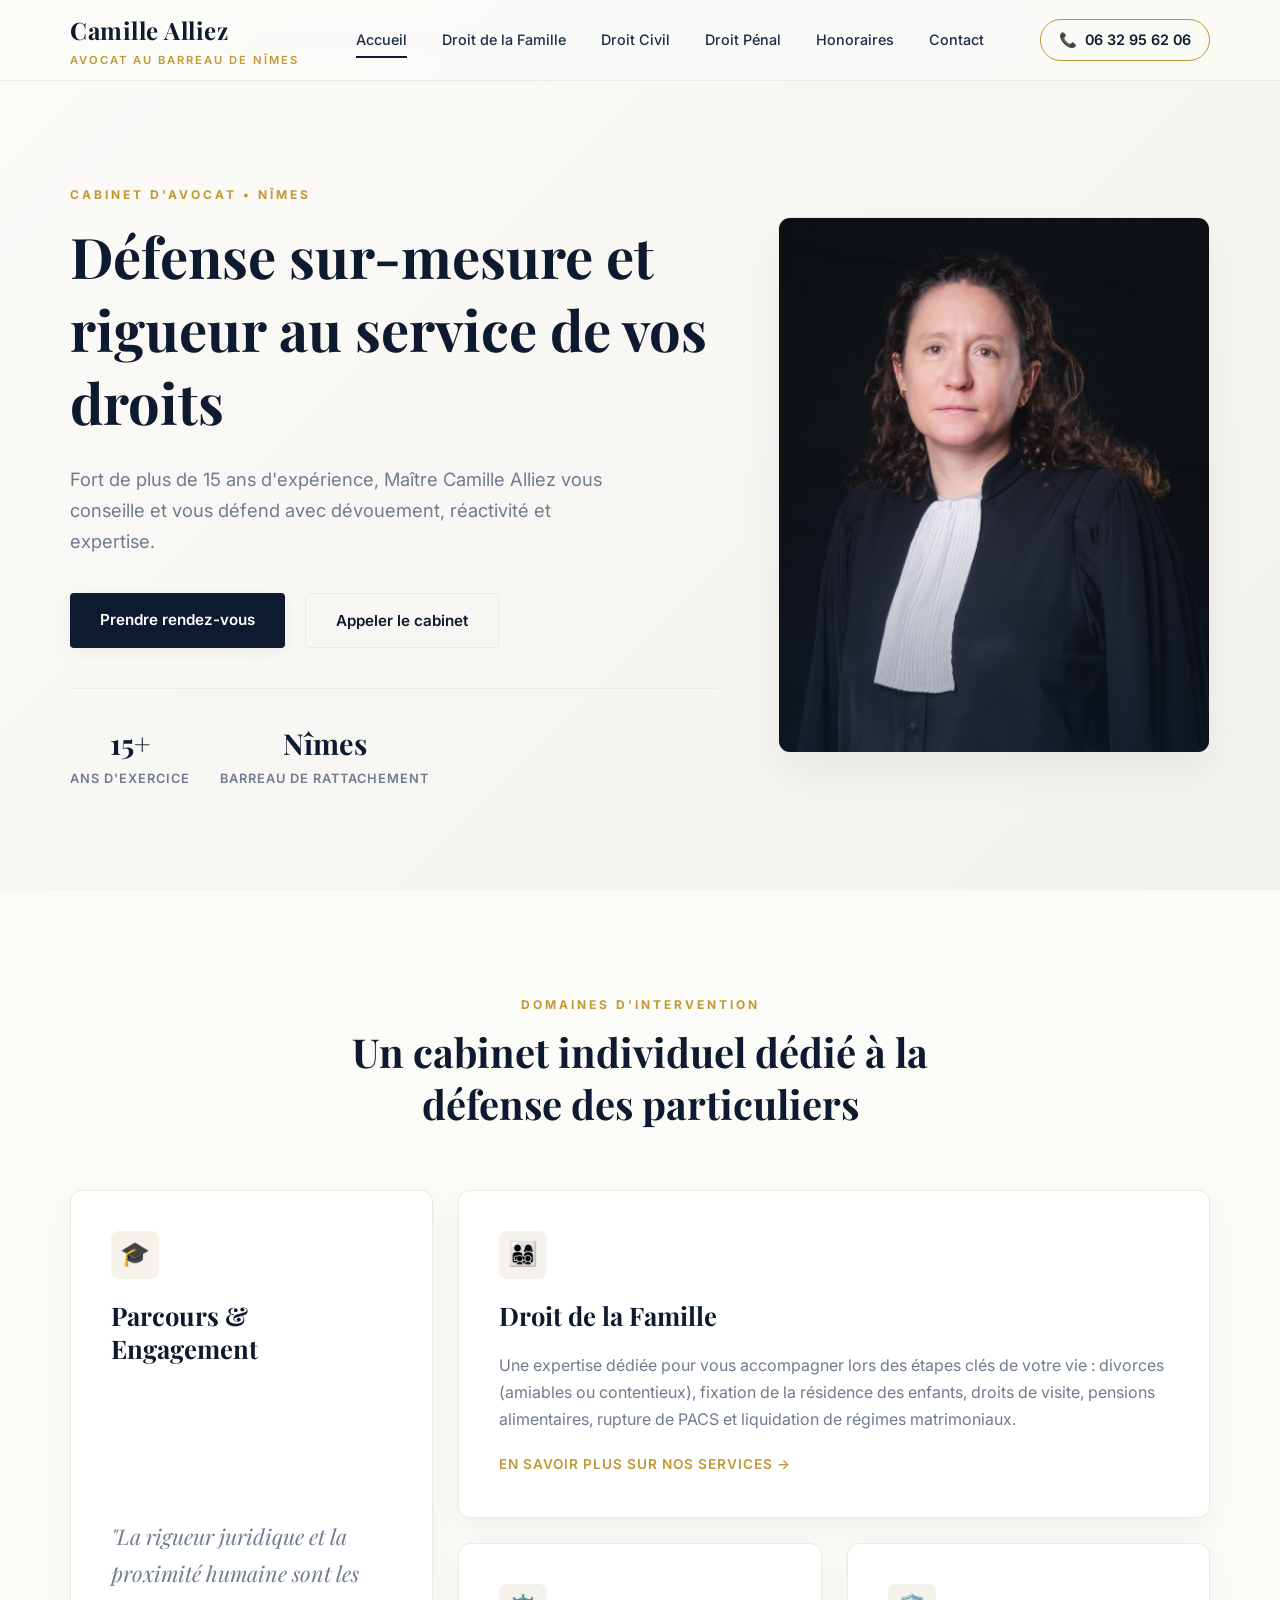
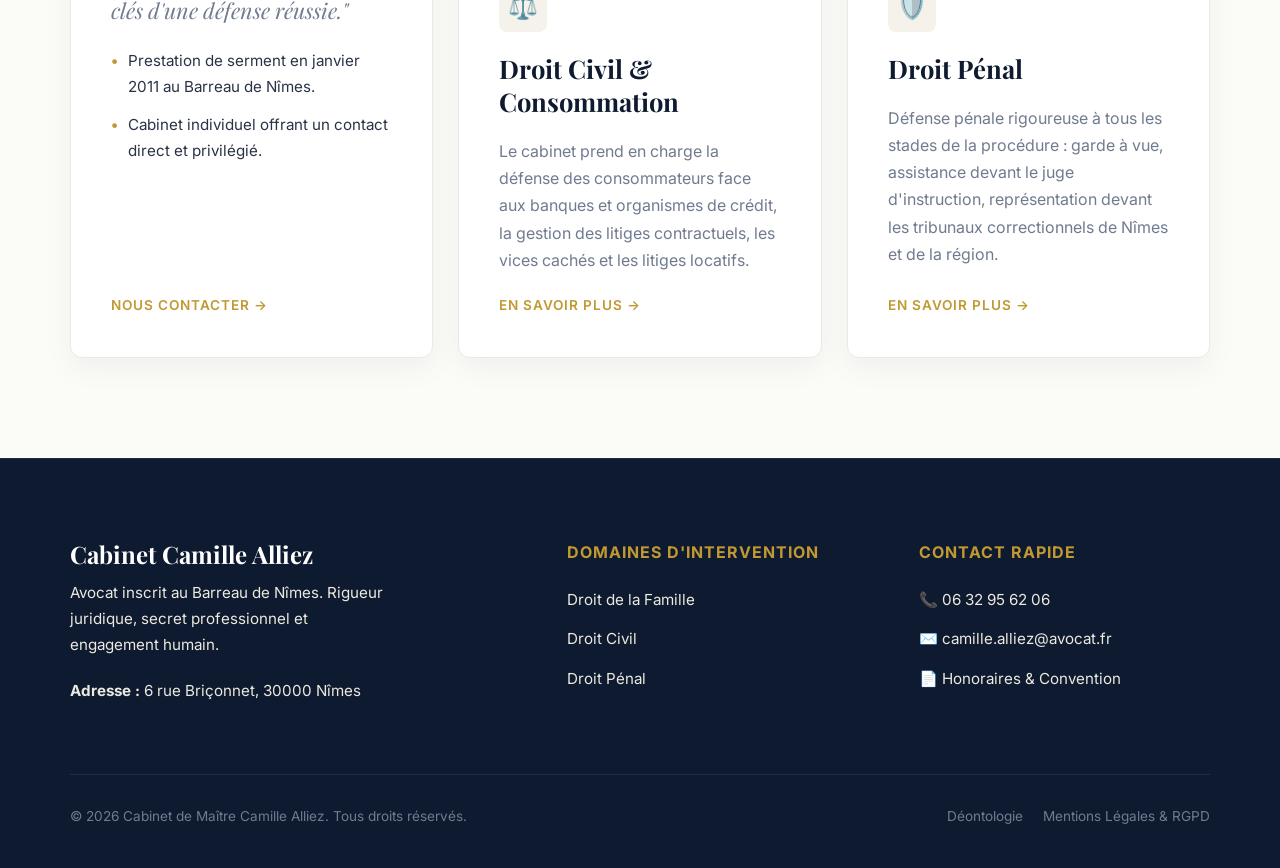
==== commit 0a8df9bf: "content: remove EDA bullet point" ====
--- a/index.html
+++ b/index.html
@@ -200,7 +200,6 @@
                         <p class="bento-bio-quote">"La rigueur juridique et la proximité humaine sont les clés d'une défense réussie."</p>
                         <ul class="bento-bio-list">
                             <li>Prestation de serment en janvier 2011 au Barreau de Nîmes.</li>
-                            <li>Formatrice pour ses confrères avocats à l'EDA Centre Sud.</li>
                             <li>Cabinet individuel offrant un contact direct et privilégié.</li>
                         </ul>
                     </div>
--- a/css/style.css
+++ b/css/style.css
@@ -313,6 +313,8 @@
 .hero-feature-item {
     display: flex;
     flex-direction: column;
+    align-items: center;
+    text-align: center;
 }
 
 .hero-feature-num {
